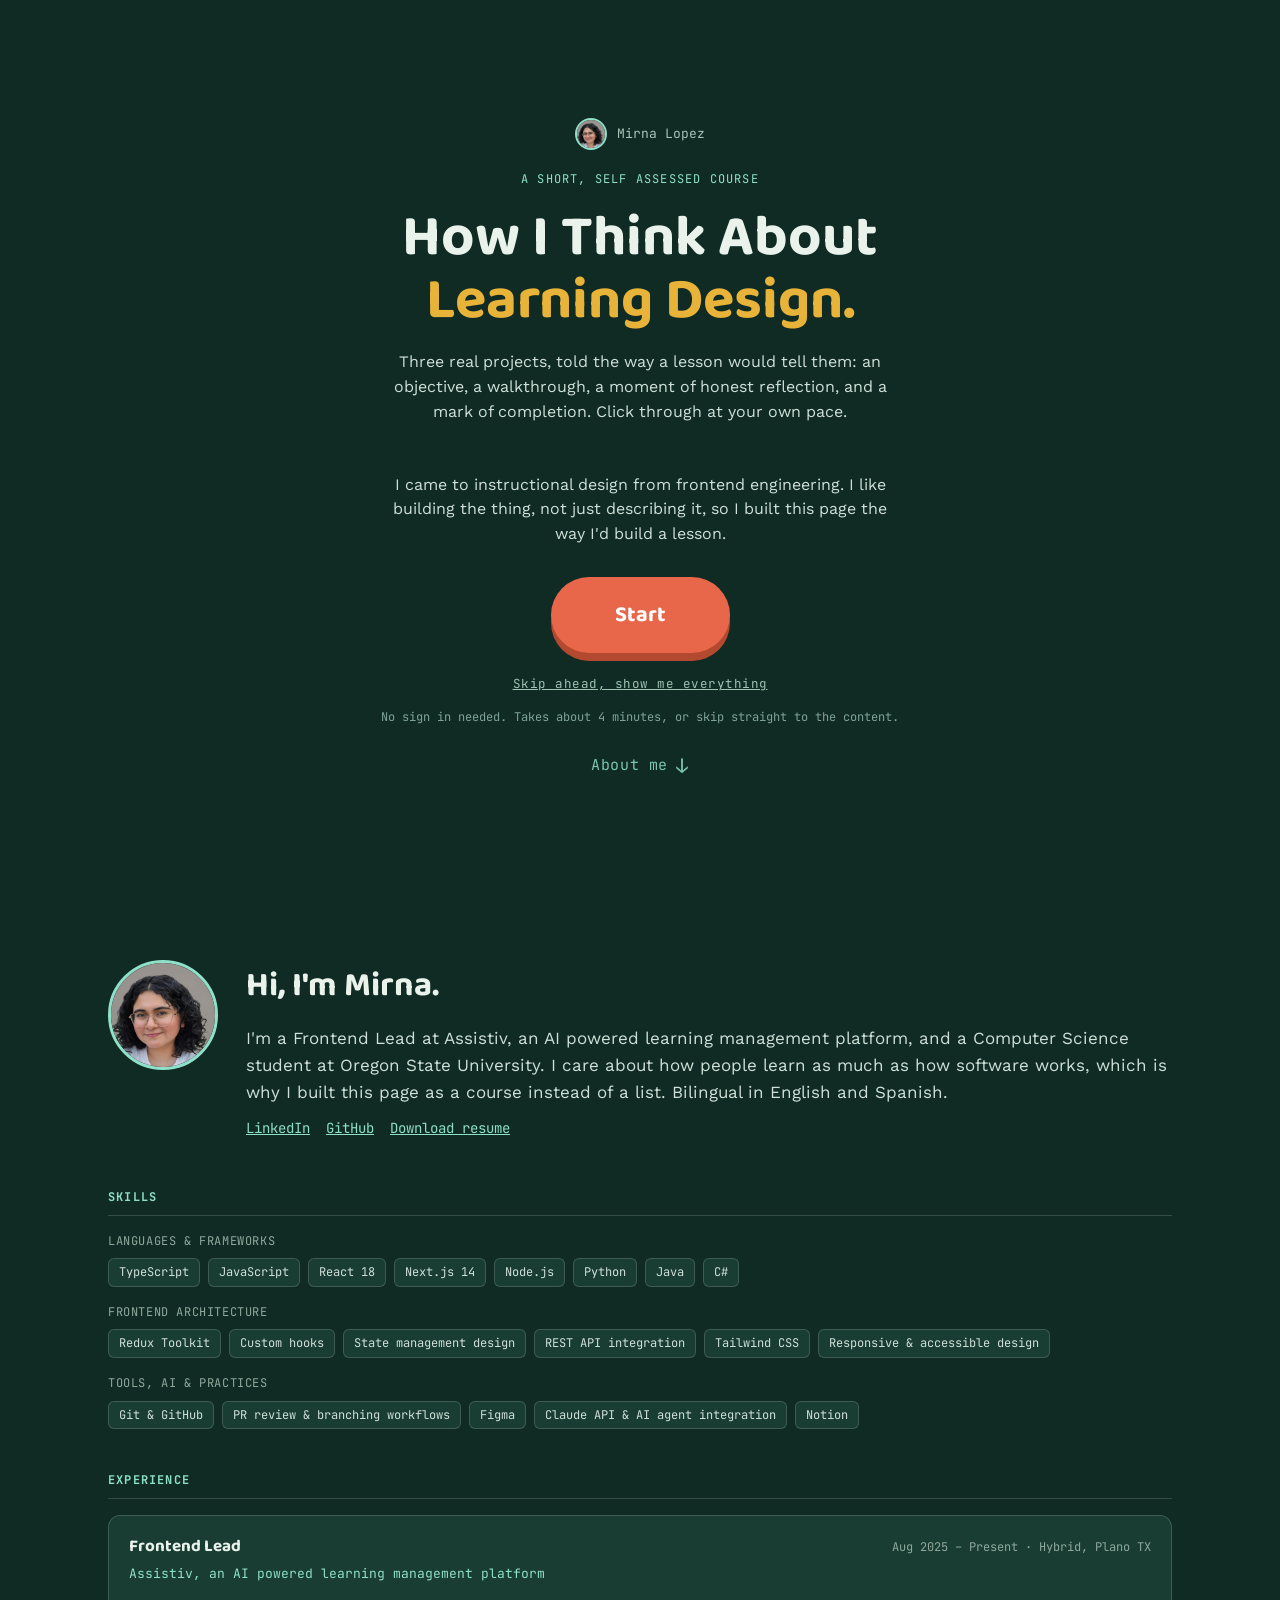
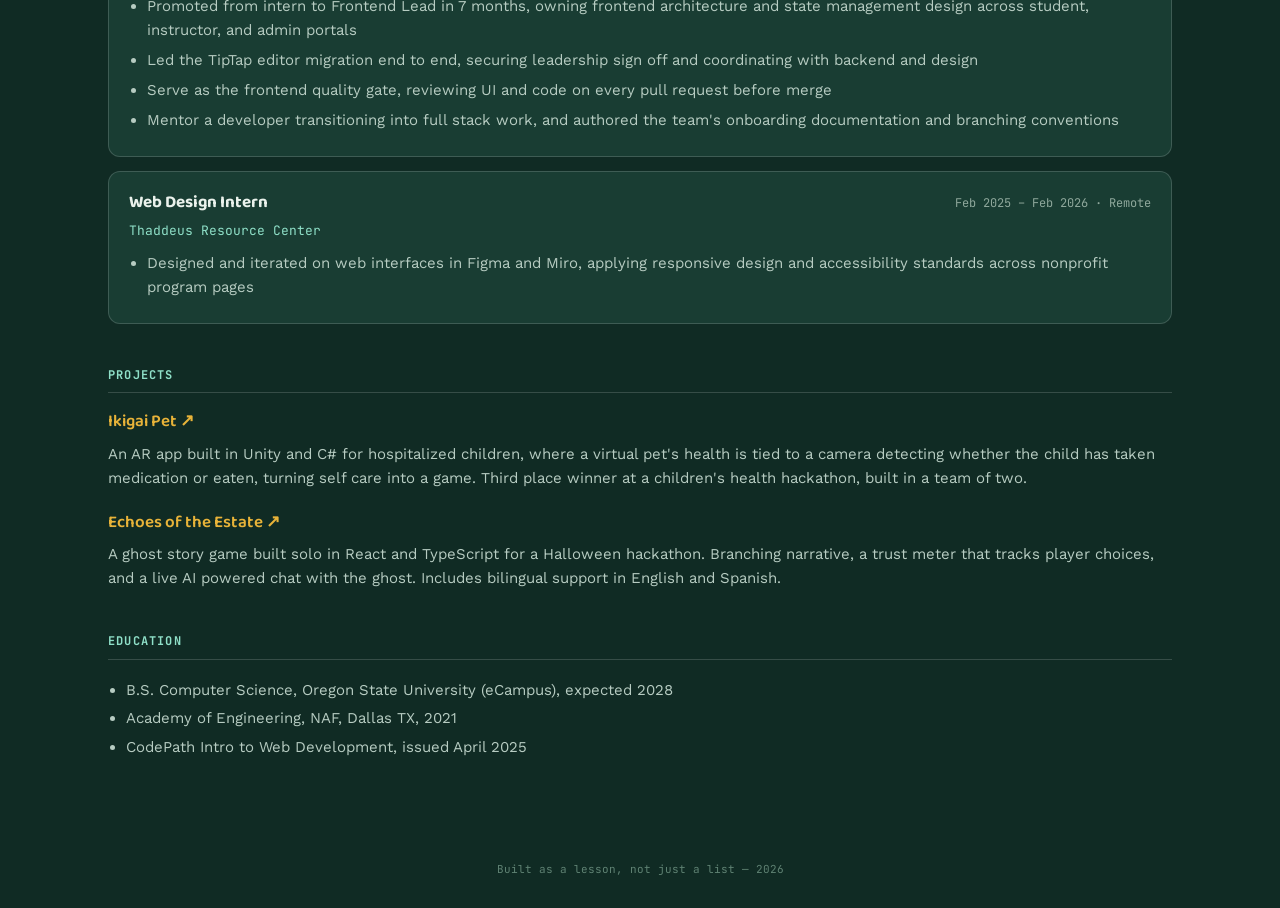
==== index.html @ e8b3ece3 "Initial commit" ====
<!DOCTYPE html>
<html lang="en">
<head>
<meta charset="UTF-8">
<meta name="viewport" content="width=device-width, initial-scale=1.0">
<title>Mirna Lopez — A Course on How I Build Learning Experiences</title>
<link rel="preconnect" href="https://fonts.googleapis.com">
<link href="https://fonts.googleapis.com/css2?family=Baloo+2:wght@500;600;700;800&family=Work+Sans:wght@400;500;600&family=JetBrains+Mono:wght@400;500;600&display=swap" rel="stylesheet">
<link href="https://fonts.googleapis.com/icon?family=Material+Icons+Round" rel="stylesheet">
<link rel="stylesheet" href="css/style.css">
</head>
<body>

<div class="start" id="startScreen">
  <div class="byline">
    <img src="assets/profile-photo.jpg" alt="Mirna Lopez" class="byline-photo">
    <span>Mirna Lopez</span>
  </div>
  <div class="kicker">A short, self assessed course</div>
  <h1>How I Think About<br><span>Learning Design.</span></h1>
  <p>Three real projects, told the way a lesson would tell them: an objective, a walkthrough, a moment of honest reflection, and a mark of completion. Click through at your own pace.</p>
  <p class="start-blurb">
    I came to instructional design from frontend engineering. I like building the thing, not just describing it, so I built this page the way I'd build a lesson.
  </p>
  <button class="start-btn" onclick="startCourse()">Start</button>
  <button class="skip-btn" onclick="startCourse(true)">Skip ahead, show me everything</button>
  <div class="hint">No sign in needed. Takes about 4 minutes, or skip straight to the content.</div>
  <a href="#about" class="scroll-cue" onclick="event.preventDefault(); document.getElementById('about').scrollIntoView({behavior:'smooth'})">
    <span>About me</span>
    <span class="scroll-arrow">&#8595;</span>
  </a>
</div>

<section id="about" class="about-section"></section>

<div class="course" id="course">
  <div class="topbar">
    <div class="topbar-row">
      <span id="progressLabel">0 / 4 modules complete</span>
      <span>Mirna Lopez</span>
    </div>
    <div class="progress-track"><div class="progress-fill" id="progressFill"></div></div>
  </div>

  <div class="course-title">
    <h2>Module Roadmap</h2>
    <p>Click a module to open it. Each one unlocks the next once you mark it complete, the same structure I'd use designing a lesson path for a learner.</p>
    <p class="skip-note">Prefer to just read everything now? <button class="inline-link" onclick="unlockAll()">Skip the gamified part and unlock all modules</button></p>
  </div>

  <div class="path" id="path">
    <!-- Modules are rendered here by js/app.js from js/modules-data.js -->
  </div>
</div>

<button class="totop" id="totop" onclick="window.scrollTo({top:0,behavior:'smooth'})">&#8593; Back to top</button>

<footer>Built as a lesson, not just a list — 2026</footer>

<script src="js/modules-data.js"></script>
<script src="js/app.js"></script>
</body>
</html>
---- css/style.css ----
:root{
  --bg:#102B24;
  --bg-soft:#193D33;
  --line: rgba(255,255,255,0.16);
  --card:#FBF7EC;
  --ink:#1C2620;
  --ink-soft:#5B6A60;
  --gold:#E8B339;
  --coral:#E8674B;
  --mint:#8FE0C8;
  --display:'Baloo 2', sans-serif;
  --body:'Work Sans', sans-serif;
  --mono:'JetBrains Mono', monospace;
}
*{box-sizing:border-box;}
body{
  margin:0; background:var(--bg); color:#EAF2EC;
  font-family:var(--body); line-height:1.55;
  min-height:100vh;
}
h1,h2,h3{font-family:var(--display); margin:0;}
button{font-family:inherit; cursor:pointer;}

/* ===== START SCREEN ===== */
.start{
  min-height:100vh; display:flex; flex-direction:column; align-items:center; justify-content:center;
  text-align:center; padding:32px 22px;
}
.kicker{
  font-family:var(--mono); font-size:12px; letter-spacing:0.1em; text-transform:uppercase;
  color:var(--mint); margin-bottom:18px;
}
.start h1{
  font-size:clamp(34px,7vw,58px); font-weight:700; line-height:1.08; max-width:740px;
}
.start h1 span{color:var(--gold);}
.start p{max-width:520px; color:#CFE0D8; font-size:16px; margin:18px 0 30px;}
.start-blurb{font-size:16px; color:#9FC2B3; max-width:480px; margin-top:-6px;}
.start-btn{
  background:var(--coral); color:#fff; border:none; border-radius:999px;
  padding:20px 64px; font-family:var(--display); font-weight:700; font-size:22px;
  box-shadow:0 8px 0 #B3492F; transition:transform .12s ease, box-shadow .12s ease;
}
.start-btn:hover{transform:translateY(2px); box-shadow:0 6px 0 #B3492F;}
.start-btn:active{transform:translateY(6px); box-shadow:0 2px 0 #B3492F;}
.skip-btn{
  background:none; border:none; color:#9FC2B3; font-family:var(--mono); font-size:12.5px;
  letter-spacing:0.04em; text-decoration:underline; margin-top:16px; padding:6px;
}
.skip-btn:hover{color:var(--mint);}
.hint{margin-top:10px; font-family:var(--mono); font-size:12px; color:#7FA396;}
.scroll-cue{
  display:inline-flex; align-items:center; gap:8px; margin-top:24px;
  color:var(--mint); font-family:var(--mono); font-size:15px; letter-spacing:0.04em;
  text-decoration:none; opacity:0.85;
}
.scroll-cue:hover{opacity:1; color:var(--gold);}
.scroll-arrow{display:inline-block; font-size:20px; animation:bounce-arrow 1.6s ease-in-out infinite;}
@keyframes bounce-arrow{
  0%,100%{transform:translateY(0);}
  50%{transform:translateY(5px);}
}
.totop{
  position:fixed; bottom:18px; right:18px; z-index:8;
  background:var(--bg-soft); border:1px solid var(--line); color:#EAF2EC;
  border-radius:999px; padding:9px 14px; font-family:var(--mono); font-size:11px;
  display:none; box-shadow:0 4px 14px rgba(0,0,0,0.3);
}
.totop.show{display:block;}

/* ===== COURSE SHELL ===== */
.course{display:none; max-width:1100px; margin:0 auto; padding:26px 18px 90px;}
.course.active{display:block;}

.topbar{position:sticky; top:0; background:var(--bg); padding:14px 0 16px; z-index:5;}
.topbar-row{display:flex; justify-content:space-between; align-items:center; font-family:var(--mono); font-size:13px; color:#A9C4B8; margin-bottom:10px;}
.progress-track{height:10px; border-radius:999px; background:var(--bg-soft); overflow:hidden;}
.progress-fill{height:100%; width:0%; background:linear-gradient(90deg,var(--mint),var(--gold)); transition:width .5s ease;}

.course-title{padding:22px 0 6px;}
.course-title h2{font-size:clamp(22px,4vw,30px);}
.course-title p{color:#B7CCC2; font-size:16px; max-width:540px;}
.skip-note{margin-top:10px !important;}
.inline-link{
  background:none; border:none; color:var(--mint); font-family:var(--mono); font-size:14px;
  text-decoration:underline; padding:0; display:inline;
}
.inline-link:hover{color:var(--gold);}

/* ===== PATH ===== */
.path{position:relative; margin-top:18px; padding-left:34px;}
.path::before{
  content:""; position:absolute; left:17px; top:8px; bottom:8px; width:2px;
  background:var(--line);
}
.node-wrap{position:relative; margin-bottom:14px;}
.node{
  display:flex; align-items:center; gap:14px; width:100%; text-align:left;
  background:var(--bg-soft); border:1px solid var(--line); border-radius:14px;
  padding:14px 16px; color:#EAF2EC; transition:border-color .2s, opacity .2s;
}
.node:disabled{opacity:0.45; cursor:not-allowed;}
.bullet{
  position:absolute; left:-34px; top:50%; transform:translateY(-50%);
  width:34px; height:34px; border-radius:50%; background:var(--bg-soft);
  border:2px solid var(--line); display:flex; align-items:center; justify-content:center;
  font-family:var(--mono); font-size:13px; font-weight:600; color:#A9C4B8; flex-shrink:0;
}
.node-wrap.done .bullet{background:var(--gold); border-color:var(--gold); color:#1C2620;}
.node-wrap.unlocked .bullet{border-color:var(--coral); color:var(--coral);}
.node-label{font-family:var(--display); font-size:18px; font-weight:600;}
.node-sub{font-family:var(--mono); font-size:12px; color:#8FA89C; text-transform:uppercase; letter-spacing:0.05em;}
.node-wrap.done .node{border-color:var(--gold);}
.check{margin-left:auto; font-size:18px; color:var(--gold); display:none;}
.node-wrap.done .check{display:block;}

/* ===== LESSON PANEL ===== */
.lesson{
  max-height:0; overflow:hidden; transition:max-height .4s ease;
  margin-left:0;
}
.lesson.open{max-height:2200px;}
.lesson-inner{
  background:var(--card); color:var(--ink); border-radius:14px; padding:24px 22px;
  margin:10px 0 6px;
}
.obj-tag{
  display:inline-block; font-family:var(--mono); font-size:12px; text-transform:uppercase;
  letter-spacing:0.06em; color:#fff; background:var(--coral); padding:5px 10px; border-radius:999px; margin-bottom:14px;
}
.lesson-inner h3{font-size:24px; margin-bottom:12px; color:var(--ink);}
.lesson-inner h4{
  font-family:var(--mono); font-size:13px; text-transform:uppercase; letter-spacing:0.06em;
  color:#A14A2F; margin:18px 0 8px;
}
.lesson-inner p{font-size:17px; color:var(--ink-soft); margin:0 0 10px;}
.lesson-inner ul{margin:0 0 10px; padding-left:18px; font-size:16px; color:var(--ink-soft);}
.lesson-inner li{margin-bottom:6px;}
.proof-img{width:100%; border-radius:10px; border:1px solid #E0D9C4; margin:6px 0 4px; display:block;}
.caption{font-family:var(--mono); font-size:13px; color:#8A7E5F; margin:0 0 14px;}
.toolkit{display:flex; flex-wrap:wrap; gap:8px; margin:6px 0 4px;}
.toolkit span{
  font-family:var(--mono); font-size:13px; background:#EDE6D3; border-radius:6px;
  padding:5px 9px; color:#5B4A2B;
}
.reflect{
  background:#FFF1E3; border-left:4px solid var(--coral); border-radius:8px;
  padding:14px 16px; margin-top:16px; font-size:16px; color:#5C3B27;
}
.reflect b{display:block; font-family:var(--mono); font-size:12px; text-transform:uppercase; letter-spacing:0.07em; color:var(--coral); margin-bottom:6px;}
.complete-btn{
  margin-top:18px; background:var(--ink); color:#fff; border:none; border-radius:999px;
  padding:11px 22px; font-family:var(--display); font-weight:600; font-size:15px;
}
.complete-btn:disabled{background:#C9C2AC; color:#7a7560;}
.lesson-link{
  display:inline-block; margin:10px 0 14px; background:var(--coral); color:#fff;
  border-radius:999px; padding:9px 20px; font-family:var(--display); font-weight:600;
  font-size:14px; text-decoration:none; box-shadow:0 4px 0 #B3492F;
  transition:transform .12s ease, box-shadow .12s ease;
}
.lesson-link:hover{transform:translateY(2px); box-shadow:0 2px 0 #B3492F;}

/* ===== CERTIFICATE ===== */
.cert-inner{
  background:var(--card); color:var(--ink); border:3px double #C9A227; border-radius:14px;
  padding:32px 26px; text-align:center;
}
.cert-inner .seal{font-size:48px; margin-bottom:6px; color:var(--gold); display:block;}
.cert-inner h3{font-size:23px; margin-bottom:4px;}
.cert-inner .name{font-family:var(--display); font-size:28px; color:#A14A2F; margin:10px 0;}
.cert-inner p{color:var(--ink-soft); font-size:16px; max-width:440px; margin:6px auto;}
.badges{display:flex; flex-wrap:wrap; gap:8px; justify-content:center; margin:18px 0;}
.badges span{
  font-family:var(--mono); font-size:13px; background:#EDE6D3; color:#5B4A2B;
  border-radius:999px; padding:6px 12px;
}
.contact-grid{
  display:grid; grid-template-columns:auto 1fr; gap:6px 14px; text-align:left;
  max-width:340px; margin:18px auto 0; font-family:var(--mono); font-size:14px;
}
.contact-grid dt{color:#A14A2F; text-transform:uppercase; font-size:12px; letter-spacing:0.05em;}
.contact-grid dd{margin:0;}

footer{text-align:center; padding:30px; font-family:var(--mono); font-size:11px; color:#5F8273;}

/* ===== BYLINE ===== */
.byline{
  display:flex; align-items:center; gap:10px; margin-bottom:20px;
  font-family:var(--mono); font-size:13px; color:#A9C4B8;
}
.byline-photo{
  width:32px; height:32px; border-radius:50%; object-fit:cover; border:2px solid var(--mint);
}

/* ===== ABOUT SECTION ===== */
.about-section{max-width:1100px; margin:0 auto; padding:60px 18px 70px;}
.about-inner h2{
  font-family:var(--display); font-size:clamp(24px,4vw,34px); font-weight:700;
  margin:0 0 12px; color:#EAF2EC;
}
.about-intro{display:flex; gap:28px; align-items:flex-start; margin-bottom:48px;}
.about-photo{
  width:110px; height:110px; border-radius:50%; object-fit:cover;
  border:3px solid var(--mint); flex-shrink:0;
}
.about-bio p{color:#CFE0D8; font-size:17px; line-height:1.6; margin:0 0 12px;}
.about-links{display:flex; flex-wrap:wrap; gap:16px; margin-top:4px;}
.about-heading{
  font-family:var(--mono); font-size:12px; text-transform:uppercase; letter-spacing:0.1em;
  color:var(--mint); margin:0 0 16px; padding-bottom:8px; border-bottom:1px solid var(--line);
}
.skill-rows{margin-bottom:42px;}
.skill-row{margin-bottom:16px;}
.skill-group-label{
  font-family:var(--mono); font-size:12px; color:#8FA89C; text-transform:uppercase;
  letter-spacing:0.05em; margin-bottom:8px;
}
.skill-tags{display:flex; flex-wrap:wrap; gap:8px;}
.skill-tag{
  font-family:var(--mono); font-size:12px; background:var(--bg-soft);
  border:1px solid var(--line); color:#CFE0D8; border-radius:6px; padding:4px 10px;
}
.exp-list{margin-bottom:42px; display:flex; flex-direction:column; gap:14px;}
.exp-card{
  background:var(--bg-soft); border:1px solid var(--line); border-radius:12px; padding:18px 20px;
}
.exp-head{
  display:flex; justify-content:space-between; align-items:baseline;
  flex-wrap:wrap; gap:8px; margin-bottom:4px;
}
.exp-role{font-family:var(--display); font-size:17px; font-weight:700; color:#EAF2EC;}
.exp-meta{font-family:var(--mono); font-size:12px; color:#8FA89C;}
.exp-org{font-family:var(--mono); font-size:13px; color:var(--mint); margin-bottom:10px;}
.exp-bullets{margin:0; padding-left:18px; color:#B7CCC2; font-size:15px; line-height:1.6;}
.exp-bullets li{margin-bottom:6px;}
.proj-list{margin-bottom:42px;}
.proj-item{margin-bottom:20px;}
.proj-name{
  font-family:var(--display); font-size:17px; font-weight:600;
  color:var(--gold); text-decoration:none;
}
.proj-name:hover{text-decoration:underline;}
.proj-item p{color:#B7CCC2; font-size:15px; margin:6px 0 0; line-height:1.6;}
.edu-list{
  padding-left:18px; color:#B7CCC2; font-size:15px; line-height:1.9; margin:0;
}

/* ===== STEP REVEAL ===== */
.step{display:none;}
.step.active{display:block;}

/* flat mode: skip / completed — show everything, hide nav */
.lesson-inner.flat .step{display:block;}
.lesson-inner.flat .step-nav{display:none;}

/* back hidden on step 1, next hidden on step 3 — both keep their space so dots stay centred */
.lesson-inner[data-step="1"] .step-back{visibility:hidden;}
.lesson-inner[data-step="3"] .step-next{visibility:hidden;}

.step-nav{
  display:flex; align-items:center; justify-content:space-between;
  margin-top:20px; padding-top:14px; border-top:1px solid #E8E0CB;
}
.step-btn{
  background:none; border:1px solid var(--ink); color:var(--ink); border-radius:999px;
  padding:8px 18px; font-family:var(--mono); font-size:13px; letter-spacing:0.03em; cursor:pointer;
}
.step-btn:hover{background:var(--ink); color:#fff;}
.step-dots{display:flex; gap:6px; align-items:center;}
.dot{width:8px; height:8px; border-radius:50%; background:#C9C2AC; transition:background .2s;}
.dot.active{background:var(--coral);}

/* ===== RESPONSIVE: TABLET ===== */
@media (max-width: 860px){
  .course{padding:20px 20px 70px;}
  .about-section{padding:48px 20px 56px;}
  .cert-inner{padding:28px 20px;}
  .exp-card{padding:16px;}
  .contact-grid{max-width:100%;}
}

/* ===== RESPONSIVE: PHONE ===== */
@media (max-width: 560px){
  /* Hero */
  .start{padding:28px 18px; justify-content:flex-start; padding-top:48px;}
  .start h1{font-size:clamp(28px,9vw,42px);}
  .start p{font-size:15px; margin:14px 0 22px;}
  .start-blurb{font-size:14px;}
  .start-btn{padding:16px 44px; font-size:18px;}

  /* Course shell */
  .course{padding:16px 14px 60px;}
  .topbar{padding:10px 0 12px;}
  .topbar-row{font-size:11px;}
  .course-title h2{font-size:22px;}
  .course-title p{font-size:14px;}
  .inline-link{font-size:12px;}

  /* Path & nodes */
  .path{padding-left:28px;}
  .path::before{left:13px;}
  .bullet{left:-28px; width:28px; height:28px; font-size:11px;}
  .node{padding:12px 12px;}
  .node-label{font-size:15px;}
  .node-sub{font-size:10px;}

  /* Lesson panel */
  .lesson-inner{padding:18px 14px;}
  .lesson-inner h3{font-size:20px;}
  .lesson-inner h4{font-size:11px;}
  .lesson-inner p{font-size:15px;}
  .lesson-inner ul{font-size:14px;}
  .obj-tag{font-size:10px; padding:4px 8px;}
  .reflect{font-size:14px; padding:12px 14px;}
  .caption{font-size:11px;}
  .toolkit span{font-size:11px;}
  .complete-btn{font-size:14px; padding:10px 18px; width:100%;}
  .lesson-link{font-size:13px; padding:8px 16px;}

  /* Step nav */
  .step-btn{padding:7px 14px; font-size:11px;}

  /* Certificate */
  .cert-inner{padding:22px 14px;}
  .cert-inner h3{font-size:20px;}
  .cert-inner .name{font-size:22px;}
  .cert-inner p{font-size:14px;}
  .badges span{font-size:11px; padding:5px 10px;}
  .contact-grid{font-size:13px; max-width:100%;}

  /* About section */
  .about-section{padding:36px 14px 48px;}
  .about-intro{flex-direction:column; align-items:center; text-align:center; gap:16px; margin-bottom:32px;}
  .about-photo{width:86px; height:86px;}
  .about-bio p{font-size:15px;}
  .about-inner h2{font-size:24px; text-align:center;}
  .exp-head{flex-direction:column; gap:2px;}
  .exp-meta{font-size:11px;}
  .exp-role{font-size:15px;}
  .exp-org{font-size:12px;}
  .exp-bullets{font-size:14px;}
  .proj-name{font-size:15px;}
  .proj-item p{font-size:14px;}
  .edu-list{font-size:14px;}
}

@media (prefers-reduced-motion: reduce){
  *{transition:none !important;}
  .scroll-arrow{animation:none !important;}
}
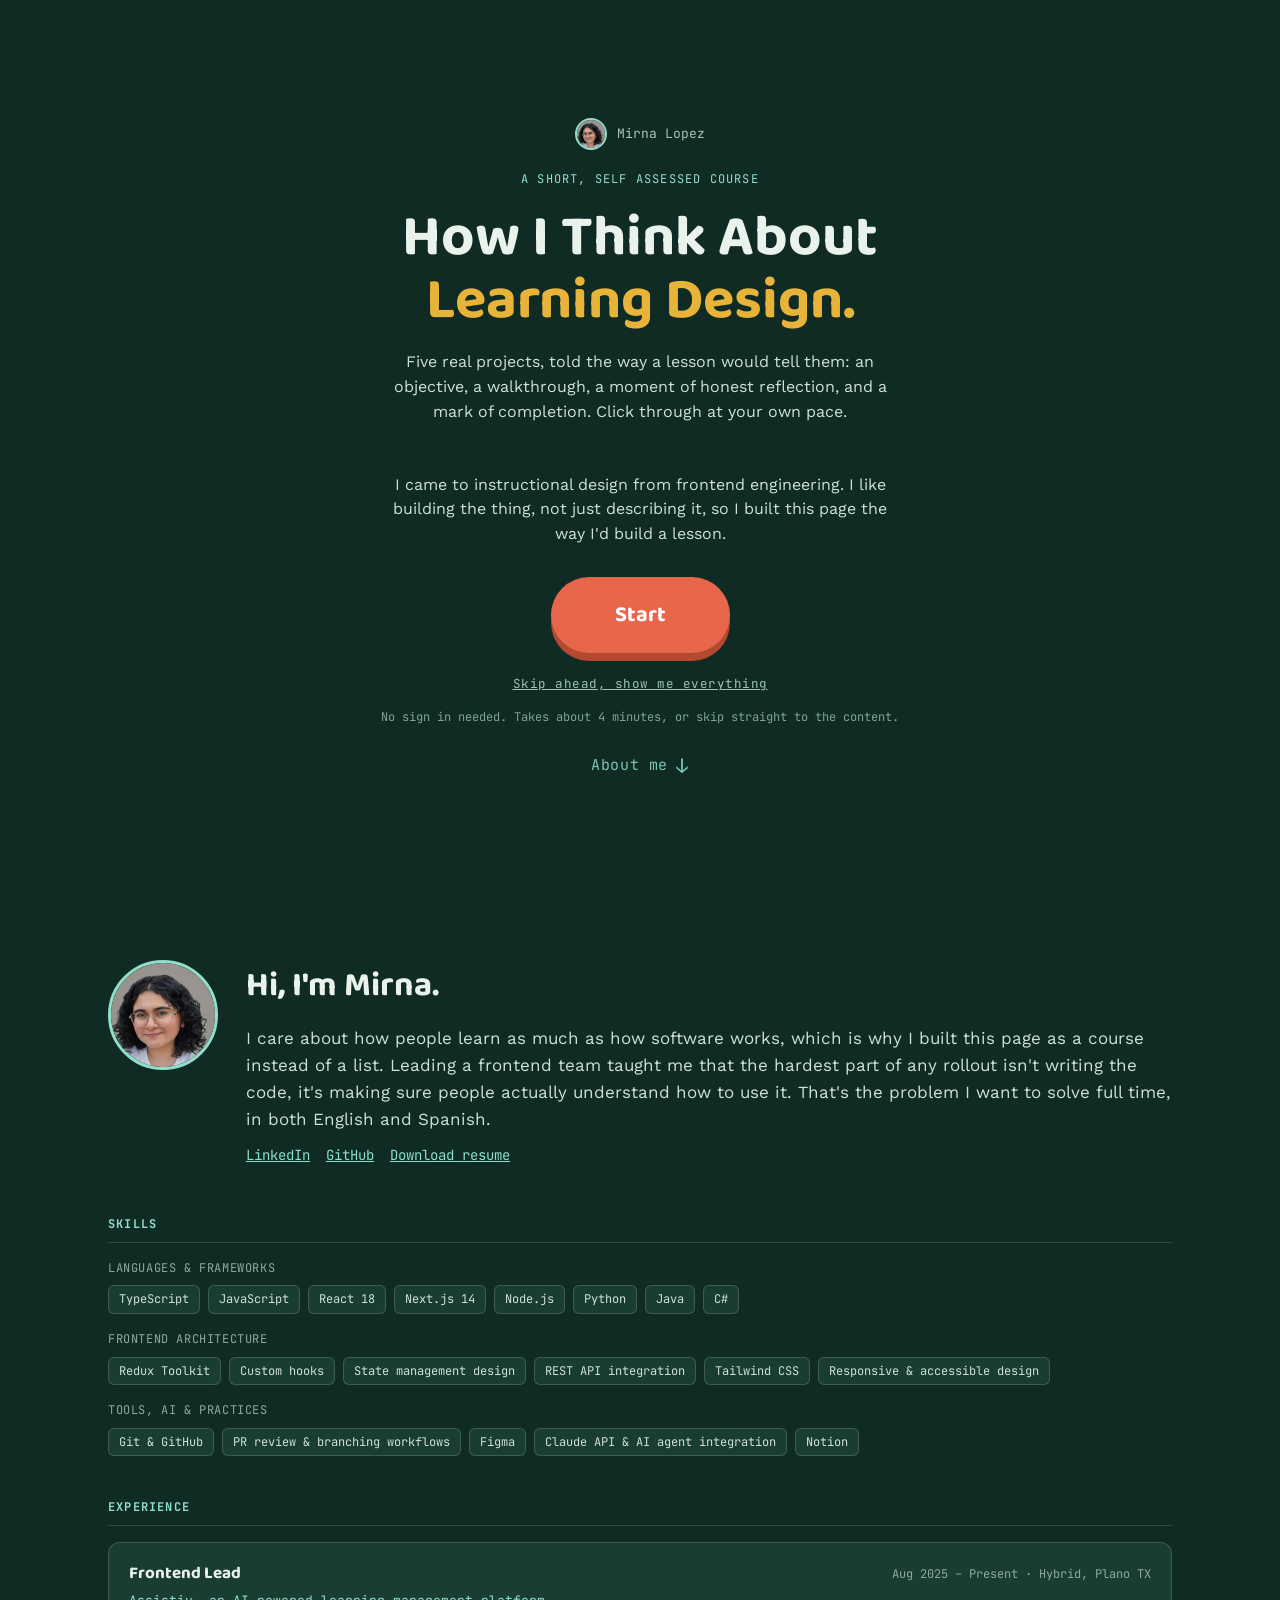
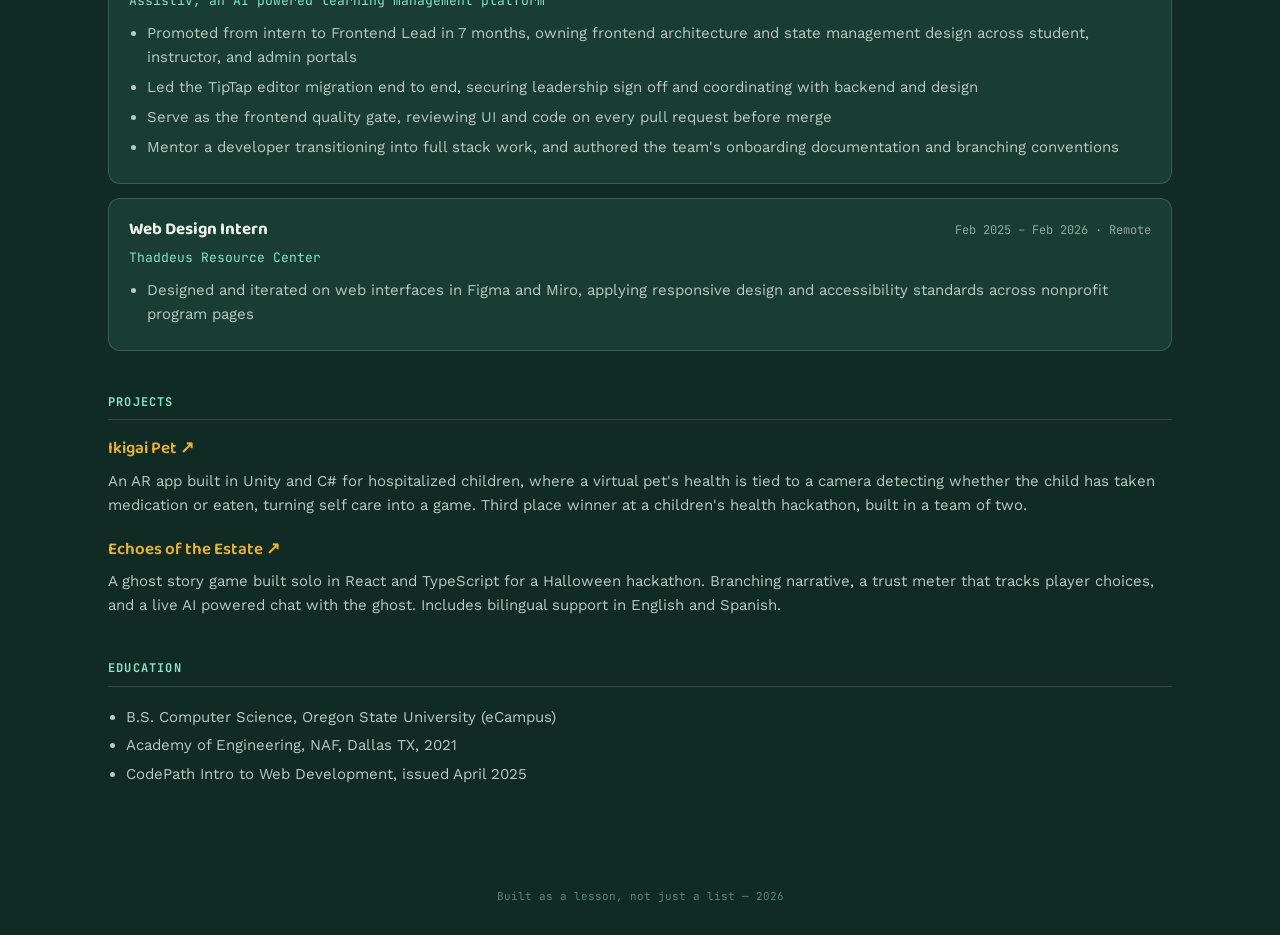
==== commit 18f99160: "Add Course Added more elements to the portfolio" ====
--- a/index.html
+++ b/index.html
@@ -18,7 +18,7 @@
   </div>
   <div class="kicker">A short, self assessed course</div>
   <h1>How I Think About<br><span>Learning Design.</span></h1>
-  <p>Three real projects, told the way a lesson would tell them: an objective, a walkthrough, a moment of honest reflection, and a mark of completion. Click through at your own pace.</p>
+  <p>Five real projects, told the way a lesson would tell them: an objective, a walkthrough, a moment of honest reflection, and a mark of completion. Click through at your own pace.</p>
   <p class="start-blurb">
     I came to instructional design from frontend engineering. I like building the thing, not just describing it, so I built this page the way I'd build a lesson.
   </p>
@@ -36,13 +36,14 @@
 <div class="course" id="course">
   <div class="topbar">
     <div class="topbar-row">
-      <span id="progressLabel">0 / 4 modules complete</span>
+      <span id="progressLabel">0 / 6 modules complete</span>
       <span>Mirna Lopez</span>
     </div>
     <div class="progress-track"><div class="progress-fill" id="progressFill"></div></div>
   </div>
 
   <div class="course-title">
+    <button class="back-btn" onclick="goBack()">&#8592; About me</button>
     <h2>Module Roadmap</h2>
     <p>Click a module to open it. Each one unlocks the next once you mark it complete, the same structure I'd use designing a lesson path for a learner.</p>
     <p class="skip-note">Prefer to just read everything now? <button class="inline-link" onclick="unlockAll()">Skip the gamified part and unlock all modules</button></p>
--- a/css/style.css
+++ b/css/style.css
@@ -78,6 +78,12 @@
 .progress-fill{height:100%; width:0%; background:linear-gradient(90deg,var(--mint),var(--gold)); transition:width .5s ease;}
 
 .course-title{padding:22px 0 6px;}
+.back-btn{
+  display:inline-flex; align-items:center; gap:6px; background:none; border:none;
+  color:var(--mint); font-family:var(--mono); font-size:13px; letter-spacing:0.04em;
+  padding:0; margin-bottom:14px; opacity:0.8; cursor:pointer;
+}
+.back-btn:hover{opacity:1; color:var(--gold);}
 .course-title h2{font-size:clamp(22px,4vw,30px);}
 .course-title p{color:#B7CCC2; font-size:16px; max-width:540px;}
 .skip-note{margin-top:10px !important;}
@@ -137,6 +143,7 @@
 .lesson-inner ul{margin:0 0 10px; padding-left:18px; font-size:16px; color:var(--ink-soft);}
 .lesson-inner li{margin-bottom:6px;}
 .proof-img{width:100%; border-radius:10px; border:1px solid #E0D9C4; margin:6px 0 4px; display:block;}
+.proof-video{width:100%; max-width:100%; border-radius:10px; border:1px solid #E0D9C4; margin:6px 0 4px; display:block; background:#1C2620;}
 .caption{font-family:var(--mono); font-size:13px; color:#8A7E5F; margin:0 0 14px;}
 .toolkit{display:flex; flex-wrap:wrap; gap:8px; margin:6px 0 4px;}
 .toolkit span{
